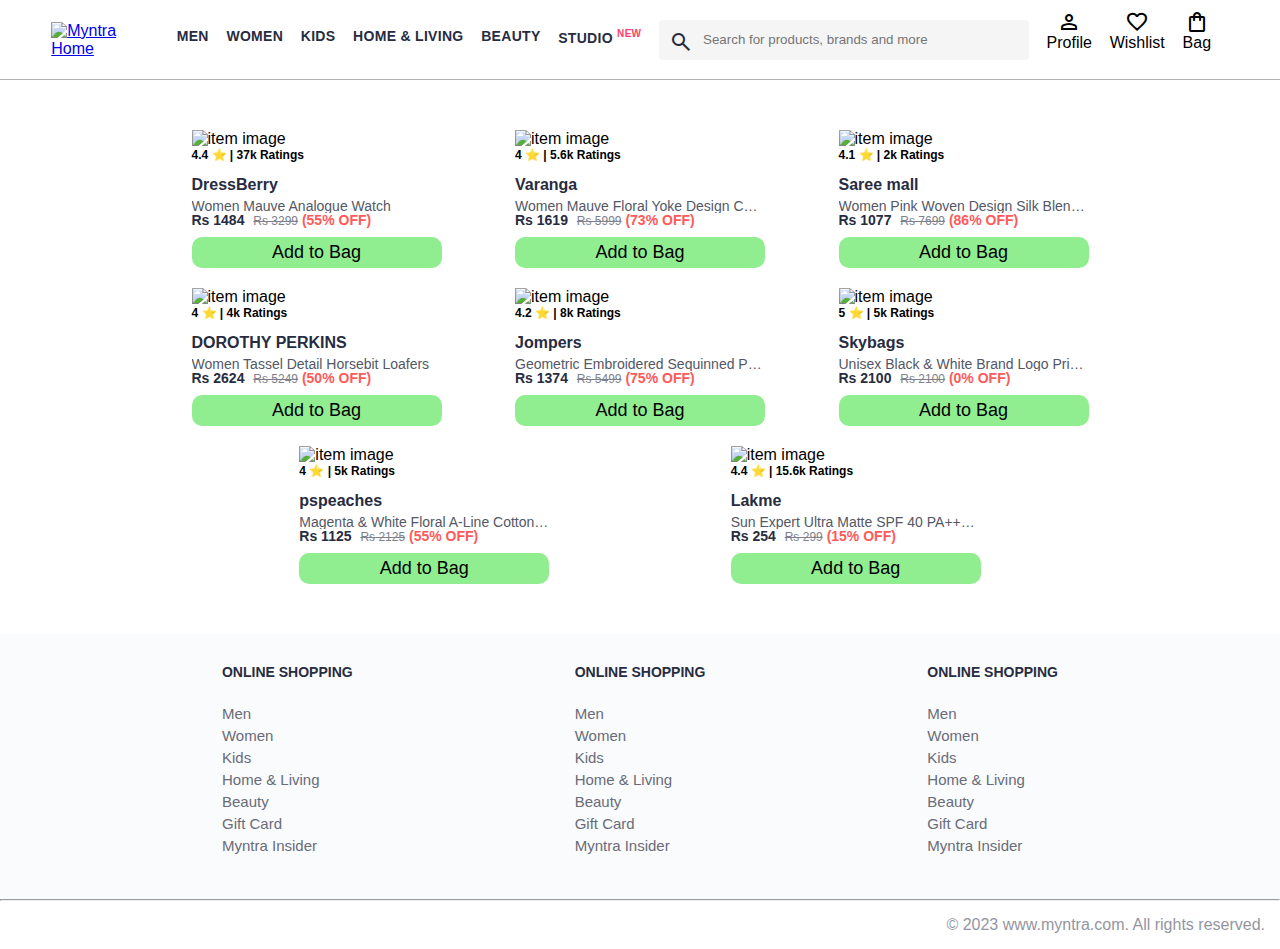
==== index.html @ d3ae5781 "Add files via upload" ====
<!DOCTYPE html>
<html lang="en">
    <head>
        <title>Myntra Functional Clone</title>
        <link rel="stylesheet" href="style.css">
        <link rel="stylesheet" href="https://fonts.googleapis.com/css2?family=Material+Symbols+Outlined:opsz,wght,FILL,GRAD@20..48,100..700,0..1,-50..200" />
    </head>
<body>
    <header>
        <div class="logo_container">
            <a href="#"><img class="myntra_home" src="images/myntra_logo.webp" alt="Myntra Home"></a>
        </div>
        <nav class="nav_bar">
            <a href="#">Men</a>
            <a href="#">Women</a>
            <a href="#">Kids</a>
            <a href="#">Home & Living</a>
            <a href="#">Beauty</a>
            <a href="#">Studio <sup>New</sup></a>
        </nav>
        <div class="search_bar">
            <span class="material-symbols-outlined search_icon">search</span>
            <input class="search_input" placeholder="Search for products, brands and more">
        </div>
        <div class="action_bar">
            <div class="action_container">
                <span class="material-symbols-outlined action_icon">person</span>
                <span class="action_name">Profile</span>
            </div>

            <div class="action_container">
                <span class="material-symbols-outlined action_icon">favorite</span>
                <span class="action_name">Wishlist</span>
            </div>

            <a class="action_container" href="bag.html">
                <span class="material-symbols-outlined action_icon">shopping_bag</span>
                <span class="action_name">Bag</span>
                <span class="bag-item-count">0</span>
            </a>
        </div>
    </header>
    <main>
        <div class="itemscontainer">
            <!-- <div class="itemcontainer">
                <img class="item-image"src="images/1.jpg" alt="item 1">
                <div class="rating">4.5 ⭐ 1.4k  </div>
                <div class="company">Carlton-London</div>
                <div class="item">Floral Studs</div>
                <div class="price">
                    <span class="current-price">Rs 606</span>
                    <span class="original-price"> Rs 1045</span>
                    <span class="discount" >(42% OFF)</span>
                </div>
                <button class="btn-add-bag">Add to Bag</button>
            </div> -->
        </div>




    </main>
    <footer>
        <div class="footer_container">
            <div class="footer_column">
                <h3>ONLINE SHOPPING</h3>

                <a href="#">Men</a>
                <a href="#">Women</a>
                <a href="#">Kids</a>
                <a href="#">Home & Living</a>
                <a href="#">Beauty</a>
                <a href="#">Gift Card</a>
                <a href="#">Myntra Insider</a>
            </div>

            <div class="footer_column">
                <h3>ONLINE SHOPPING</h3>

                <a href="#">Men</a>
                <a href="#">Women</a>
                <a href="#">Kids</a>
                <a href="#">Home & Living</a>
                <a href="#">Beauty</a>
                <a href="#">Gift Card</a>
                <a href="#">Myntra Insider</a>
            </div>

            <div class="footer_column">
                <h3>ONLINE SHOPPING</h3>

                <a href="#">Men</a>
                <a href="#">Women</a>
                <a href="#">Kids</a>
                <a href="#">Home & Living</a>
                <a href="#">Beauty</a>
                <a href="#">Gift Card</a>
                <a href="#">Myntra Insider</a>
            </div>
        </div>
        <hr>

        <div class="copyright">
            © 2023 www.myntra.com. All rights reserved.
        </div>
    </footer>
    <script src="script.js">
    </script>
</body>
</html>
---- style.css ----
/* 
.action_container {
    text-decoration: none;
}
a.action_container:link {
    color:black;
}
.item-details {
    cursor: pointer;
    width: 250px;
    margin: 10px;
}
.stars {
    font-size: 12px;
    font-weight: 700;
    text-align: left;
}
.company {
    font-size: 18px;
    font-weight: 700;
    line-height: 1;
    color: #282c3f;
    margin-bottom: 6px;
    overflow: hidden;
    text-overflow: ellipsis;
    white-space: nowrap;
    margin-top: 20px;
}
.item-name {
    color: #535766;
    font-size: 16px;
    line-height: 1;
    margin-bottom: 0;
    margin-top: 0;
    overflow: hidden;
    text-overflow: ellipsis;
    white-space: nowrap;
    font-weight: 400;
    display: block;
}
.price-container {
    margin-top: 10px;
}
.current-price {
    font-size: 14px;
    font-weight: 700;
    color: #282c3f;
}
.original-price {
    text-decoration: line-through;
    color: #7e818c;
    font-weight: 400;
    margin-left: 5px;
    font-size: 12px;
}
.discount-percentage {
    color: #ff905a;
    font-weight: 400;
    font-size: 12px;
    margin-left: 5px;
}
.btn-bag {
    background-color: lightgreen;
    border: none;
    padding: 5px 15px;
    border-radius: 10px;
    width: 100%;
    margin-top: 7px;
    font-size: 20px;
    cursor: pointer;
}
.bag-items {
    background-color: #f16565;
    white-space: nowrap;
    text-align: center;
    line-height: 18px;
    padding: 0 6px;
    height: 18px;
    position: relative;
    border-radius: 50%;
    font-size: 12px;
    color: #fff;
    left: 13px;
    top: -44px;
    font-weight: 700;
    cursor: pointer;
} */

* {
    margin: 0;
    padding: 0;
    font-family: Assistant,-apple-system,BlinkMacSystemFont,Segoe UI,Roboto,Helvetica,Arial,sans-serif;
    box-sizing: border-box;
}
header {
    display: flex;
    background-color: #ffffff;
    height: 80px;
    justify-content: space-between;
    align-items: center;
    border-bottom: 1px solid #b6b1b1;
}
.myntra_home {
    height: 45px;
}
.logo_container {
    margin-left: 4%;
}
.action_bar {
    margin-right: 4%;
}
.nav_bar {
    display: flex;
    min-width: 500px;
    justify-content: space-evenly;
}
.nav_bar a {
    font-size: 14px;
    letter-spacing: .3px;
    color: #282c3f;
    font-weight: 700;
    text-transform: uppercase;
    text-decoration: none;
    padding: 28px 0;
    border-bottom: 5px solid #ffffff;
}
.nav_bar a:hover {
    border-bottom: 4px solid #f54e77;
}

.nav_bar a sup {
    color: #ff3f6c;
    font-size: 10px;
}

.search_bar {
    height: 40px;
    min-width: 200px;
    width: 30%;
    display: flex;
    align-items: center;
}
.search_icon {
    box-sizing: content-box;
    height: 20px;
    padding: 10px;

    background-color: #f5f5f6;
    color: #282c3f;
    font-weight: 300;
    border-radius: 4px 0 0 4px;
}
.search_input {
    color: #696e79;
    background-color: #f5f5f6;
    flex-grow: 1;
    height: 40px;
    border: 0;
    border-radius: 0 4px 4px 0;
}

.action_bar {
    display: flex;
    min-width: 200px;
    justify-content: space-evenly;
}

.action_container {
    display: flex;
    flex-direction: column;
    align-items: center;
}


.banner_container {
    margin: 40px 0;
}
.banner_image {
    width: 100%;
}

.category_heading {
    text-transform: uppercase;
    color: #3e4152;
    letter-spacing: .15em;
    font-size: 1.8em;
    margin: 50px 0 10px 30px;
    max-height: 5em;
    font-weight: 700;
}

.category-items,.itemscontainer {
    width: 80%;
    margin: 50px 10%;
    display: flex;
    flex-wrap: wrap;
    justify-content: space-evenly;
}

.sale_item {
    width: 250px;
}

.footer_container {
    padding: 30px 0px 40px 0px;
    background: #FAFBFC;
    display: flex;
    justify-content: space-evenly;
}

.footer_column {
    display: flex;
    flex-direction: column;
}

.footer_column h3 {
    color: #282c3f;
    font-size: 14px;
    margin-bottom: 25px;
}

.footer_column a {
    color: #696b79;
    font-size: 15px;
    text-decoration: none;
    padding-bottom: 5px;
}

.copyright {
    color: #94969f;
    text-align: end;
    padding: 15px;
}
.itemscontainer{
    width: 80%;
    margin: 40px 10%;

}
.item-container{
    width: 250px;
    margin: 10px;

}
.item-image{
    width: 100%;
    height: 70%;

}
.rating{
    font-size: 12px;
    font-weight: 700;
}
.company-name{
    margin-top: 15px;
    font-size: 16px;
    font-weight: 700;
    line-height: 1;
    color: #282c3f;
    margin-bottom: 6px;
    overflow: hidden;
    text-overflow: ellipsis;
    white-space: nowrap;

}
.item-name{
    color: #535766;
    font-size: 14px;
    line-height: 1;
    margin-bottom: 0;
    margin-top: 0;
    overflow: hidden;
    text-overflow: ellipsis;
    white-space: nowrap;
    font-weight: 400;
    display: block;
}
.price{
    font-size: 14px;
    line-height: 15px;
    color: #282c3f;
    white-space: nowrap;
}
.current-price{
    font-size: 14px;
    font-weight: 700;
    color: #282c3f;
}
.original-price{
    text-decoration: line-through;
    color: #7e818c;
    font-weight: 400;
    margin-left: 5px;
    font-size: 12px;
}
.discount{
    font-size: 14px;
    font-weight: 700;
    color: #ff5a5a;
    display: inline-block;
}
.btn-add-bag{
    background-color: lightgreen;
    border: none;
    padding: 5px 15px;
    border-radius: 10px;
    width: 100%;
    margin-top: 8px;
    font-size: 18px;
    cursor: pointer;
}
.bag-item-count{
    background-color: #f16565;
    white-space: nowrap;
    text-align: center;
    line-height: 18px;
    padding: 0 6px;
    height: 18px;
    position: relative;
    border-radius: 50%;
    font-size: 12px;
    color: #fff;
    left: 13px;
    top: -44px;
    font-weight: 700;
    cursor: pointer;
}
.action_container {
    text-decoration: none;
}
a.action_container:link {
    color:black;
}
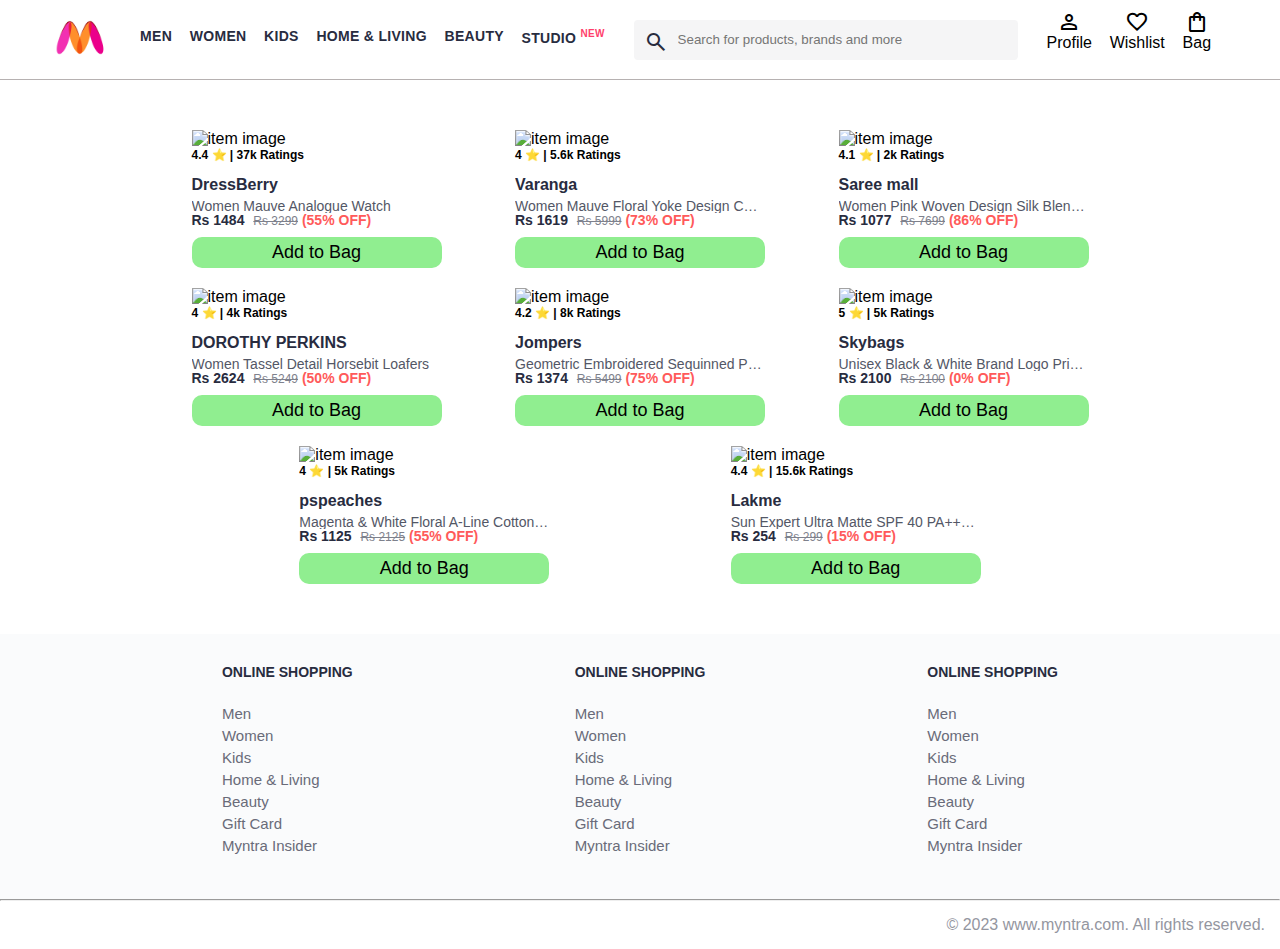
==== commit eeb57e5b: "Update index.html" ====
--- a/index.html
+++ b/index.html
@@ -8,7 +8,7 @@
 <body>
     <header>
         <div class="logo_container">
-            <a href="#"><img class="myntra_home" src="images/myntra_logo.webp" alt="Myntra Home"></a>
+            <a href="#"><img class="myntra_home" src="myntra_logo.webp" alt="Myntra Home"></a>
         </div>
         <nav class="nav_bar">
             <a href="#">Men</a>
@@ -42,18 +42,6 @@
     </header>
     <main>
         <div class="itemscontainer">
-            <!-- <div class="itemcontainer">
-                <img class="item-image"src="images/1.jpg" alt="item 1">
-                <div class="rating">4.5 ⭐ 1.4k  </div>
-                <div class="company">Carlton-London</div>
-                <div class="item">Floral Studs</div>
-                <div class="price">
-                    <span class="current-price">Rs 606</span>
-                    <span class="original-price"> Rs 1045</span>
-                    <span class="discount" >(42% OFF)</span>
-                </div>
-                <button class="btn-add-bag">Add to Bag</button>
-            </div> -->
         </div>
 
 
@@ -107,4 +95,4 @@
     <script src="script.js">
     </script>
 </body>
-</html>+</html>
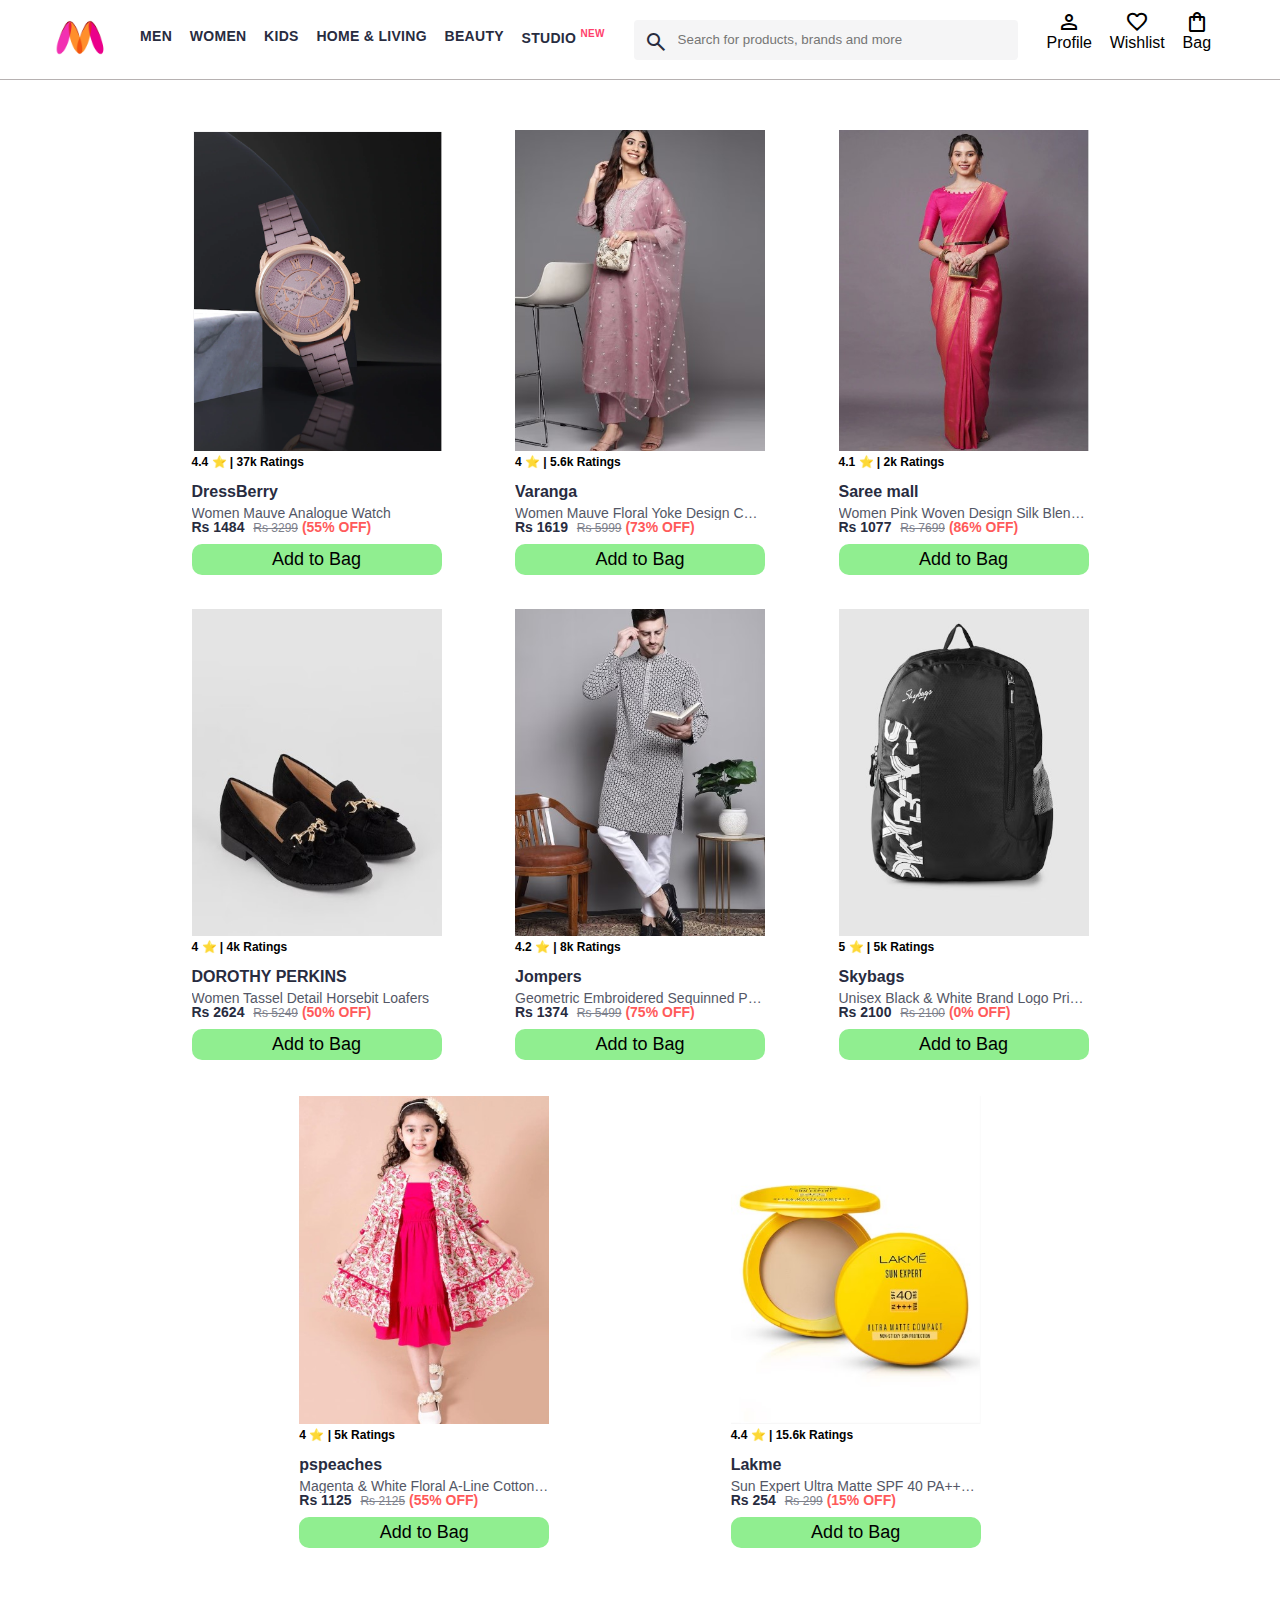
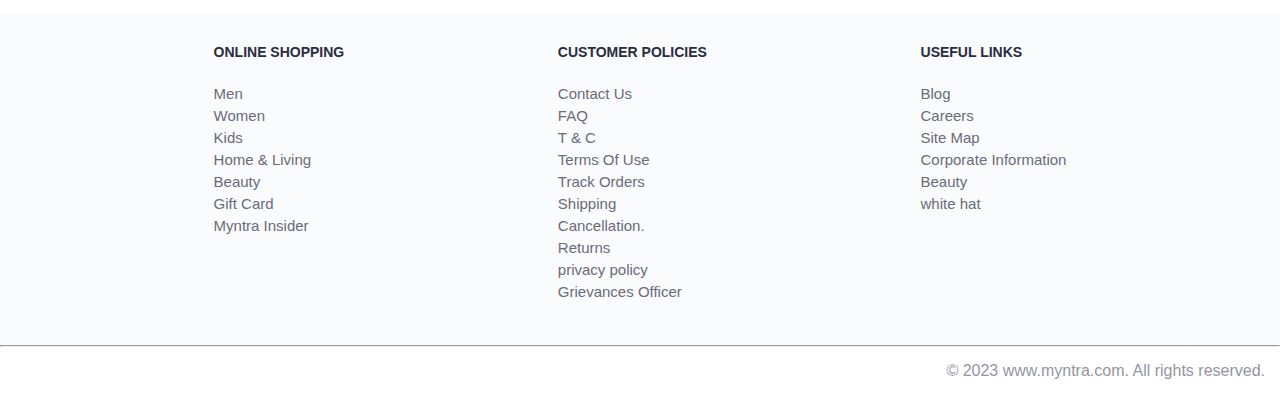
==== commit 9d91cda1: "Update index.html" ====
--- a/index.html
+++ b/index.html
@@ -62,28 +62,30 @@
                 <a href="#">Myntra Insider</a>
             </div>
 
-            <div class="footer_column">
-                <h3>ONLINE SHOPPING</h3>
+          <div class="footer_column">
+                <h3>CUSTOMER POLICIES</h3>
 
-                <a href="#">Men</a>
-                <a href="#">Women</a>
-                <a href="#">Kids</a>
-                <a href="#">Home & Living</a>
-                <a href="#">Beauty</a>
-                <a href="#">Gift Card</a>
-                <a href="#">Myntra Insider</a>
+                <a href="#">Contact Us<i class="fa fa-usb" aria-hidden="true"></i></a>
+                <a href="#">FAQ</a>
+                <a href="#">T & C</a>
+                <a href="#">Terms Of Use</a>
+                <a href="#">Track Orders</a>
+                <a href="#">Shipping</a>
+                <a href="#">Cancellation.</a>
+                <a href="#">Returns</a>
+                <a href="#">privacy policy</a>
+                <a href="#">Grievances Officer</a>
             </div>
 
             <div class="footer_column">
-                <h3>ONLINE SHOPPING</h3>
+                <h3>USEFUL LINKS</h3>
 
-                <a href="#">Men</a>
-                <a href="#">Women</a>
-                <a href="#">Kids</a>
-                <a href="#">Home & Living</a>
+                <a href="#">Blog</a>
+                <a href="#">Careers</a>
+                <a href="#">Site Map</a>
+                <a href="#">Corporate Information</a>
                 <a href="#">Beauty</a>
-                <a href="#">Gift Card</a>
-                <a href="#">Myntra Insider</a>
+                <a href="#">white hat</a>
             </div>
         </div>
         <hr>
